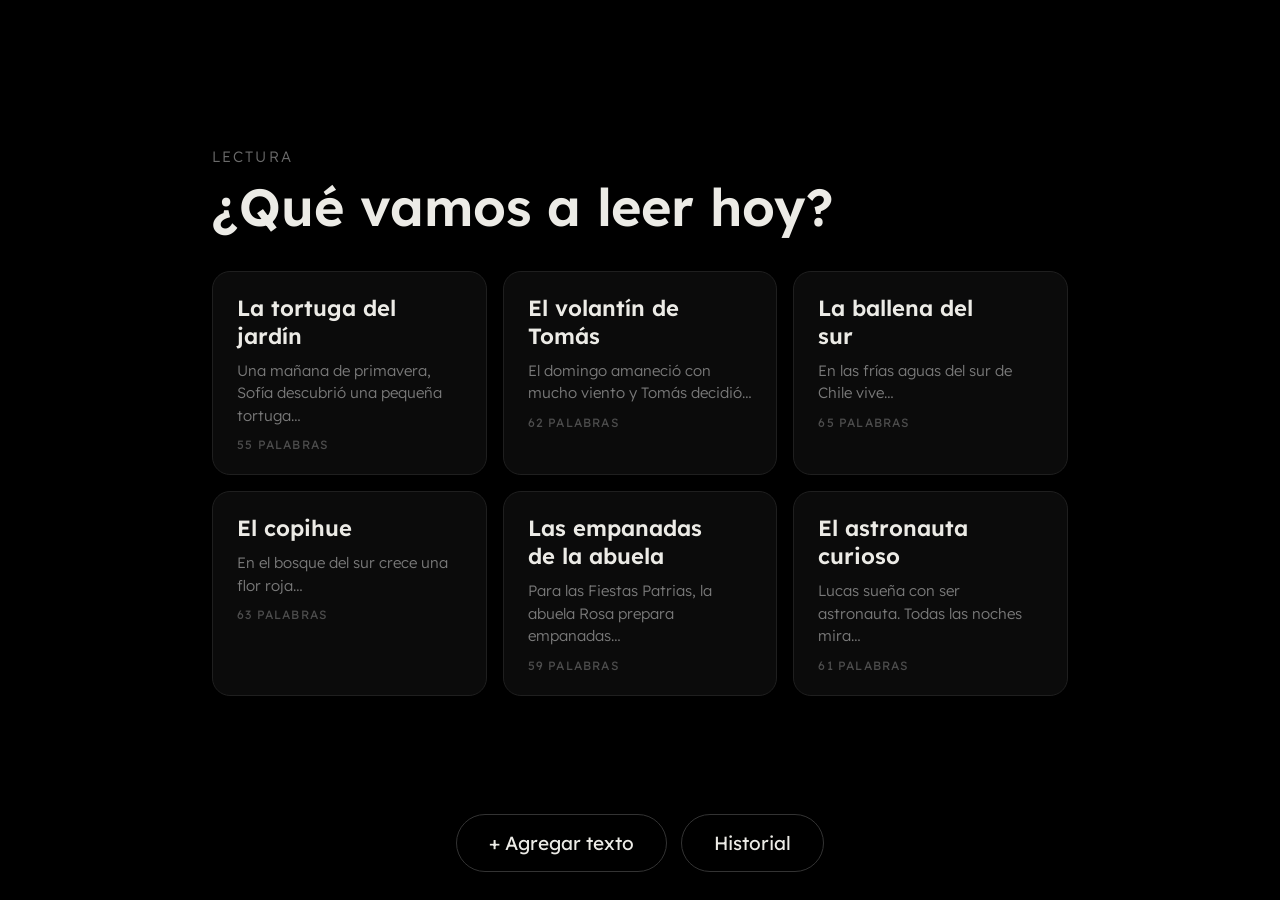
==== index.html @ de6bee3a "Cuento astronauta organizado" ====
<!doctype html>
<html lang="es">
<head>
  <meta charset="utf-8">
  <meta name="viewport" content="width=device-width, initial-scale=1, viewport-fit=cover">
  <meta name="theme-color" content="#000000">
  <title>Lectura de párrafos</title>
  <link rel="preconnect" href="https://fonts.googleapis.com">
  <link rel="preconnect" href="https://fonts.gstatic.com" crossorigin>
  <link href="https://fonts.googleapis.com/css2?family=Lexend:wght@300;400;600&display=swap" rel="stylesheet">
  <link rel="stylesheet" href="css/styles.css?v=6">
  <script>
    // Diagnóstico: si algo falla, el error se muestra en pantalla (útil en el iPad). Tocar para cerrar.
    (function () {
      function mostrar(texto) {
        var caja = document.getElementById('errores');
        if (!caja) {
          caja = document.createElement('div');
          caja.id = 'errores';
          caja.style.cssText = 'position:fixed;left:8px;right:8px;top:8px;z-index:99;padding:10px 12px;border:1px solid #e5484d;' +
            'border-radius:10px;background:#1a0505;color:#ffb4b4;font:13px/1.4 monospace;white-space:pre-wrap;max-height:40vh;overflow:auto';
          caja.onclick = function () { caja.remove(); };
          (document.body || document.documentElement).appendChild(caja);
        }
        caja.textContent += texto + '\n';
      }
      window.addEventListener('error', function (e) {
        var archivo = String(e.filename || '').split('/').pop();
        mostrar('Error: ' + e.message + (archivo ? ' (' + archivo + ':' + e.lineno + ')' : ''));
      });
      window.addEventListener('unhandledrejection', function (e) {
        mostrar('Error: ' + (e.reason && e.reason.message ? e.reason.message : e.reason));
      });
    })();
  </script>
</head>
<body>
  <nav class="pasos" aria-label="Etapas">
    <span data-paso="1" data-n="1">Mirar</span>
    <span data-paso="2" data-n="2">Practicar</span>
    <span data-paso="3" data-n="3">Frases</span>
    <span data-paso="4" data-n="4">Leer</span>
  </nav>

  <main id="vista"></main>
  <footer id="acciones"></footer>

  <div id="mic" class="mic" hidden title="Escuchando"></div>
  <div id="aviso" class="aviso" hidden></div>

  <!-- ?v= obliga al iPad a descargar la versión nueva (subir el número en cada cambio) -->
  <script src="js/analisis.js?v=6"></script>
  <script src="js/almacen.js?v=6"></script>
  <script src="js/textos.js?v=6"></script>
  <script src="js/cuento.js?v=6"></script>
  <script src="js/cuentos/astronauta.js?v=6"></script>
  <script src="js/juegos/escalera.js?v=6"></script>
  <script src="js/juegos/muro.js?v=6"></script>
  <script src="js/cuento-app.js?v=6"></script>
  <script src="js/app.js?v=6"></script>
</body>
</html>
---- css/styles.css ----
:root {
  --fondo: #000;
  --texto: #ecebe6;
  --tenue: #6b6b6b;
  --linea: #2a2a2a;
  --dificil: #ffc857;
  --bien: #6fd08c;
  --repasar: #ff9e7a;
  --actual: #1c1c1c;
}

* { box-sizing: border-box; }

html, body {
  margin: 0;
  min-height: 100%;
  background: var(--fondo);
  color: var(--texto);
  font-family: 'Lexend', system-ui, -apple-system, sans-serif;
  -webkit-text-size-adjust: 100%;
  -webkit-tap-highlight-color: transparent;
  touch-action: manipulation;
  user-select: none;
  -webkit-user-select: none;
}

body {
  display: flex;
  flex-direction: column;
  min-height: 100vh;
  min-height: 100dvh;
}

/* ---------- Etapas ---------- */
.pasos {
  display: flex;
  justify-content: center;
  gap: 28px;
  padding: calc(20px + env(safe-area-inset-top)) 16px 0;
  font-size: 13px;
  font-weight: 300;
  letter-spacing: .1em;
  text-transform: uppercase;
  color: #3a3a3a;
}
.pasos span { display: inline-flex; align-items: center; transition: color .4s; }
.pasos span::before {
  content: attr(data-n);
  display: inline-grid;
  place-items: center;
  width: 22px;
  height: 22px;
  margin-right: 8px;
  border: 1px solid currentColor;
  border-radius: 50%;
  font-size: 11px;
}
.pasos.oculto { visibility: hidden; }
.pasos .hecho { color: #666; }
.pasos .activo { color: var(--texto); }

/* ---------- Vista principal ---------- */
main {
  flex: 1;
  display: flex;
  flex-direction: column;
  justify-content: center;
  width: 100%;
  max-width: 920px;
  margin: 0 auto;
  padding: 24px 32px;
  animation: entrar .5s ease;
}
@keyframes entrar { from { opacity: 0; transform: translateY(8px); } }

.titulo {
  margin: 0 0 8px;
  font-size: 15px;
  font-weight: 300;
  letter-spacing: .14em;
  text-transform: uppercase;
  color: var(--tenue);
}
.indicacion {
  margin: 0 0 28px;
  font-size: 18px;
  font-weight: 300;
  color: #8d8d8d;
}
.indicacion b { color: var(--dificil); font-weight: 600; }

.parrafo {
  margin: 0;
  font-size: clamp(26px, 3.6vw, 40px);
  font-weight: 400;
  line-height: 1.9;
}
.p {
  padding: .05em .1em;
  border-radius: .25em;
  transition: color .3s, background-color .3s, box-shadow .3s;
}

/* Etapa 1: palabras difíciles */
.paso1 .p { cursor: pointer; }
.paso1 .p.dificil { color: var(--dificil); font-weight: 600; }

/* Etapa 3: lectura */
.lectura .p.leida { color: var(--bien); }
.lectura .p.saltada { color: var(--repasar); }
.lectura .p.actual { background: var(--actual); box-shadow: inset 0 -3px 0 var(--texto); }

/* Etapa 3: frases que crecen por bloques */
.frases { text-align: center; }
.frases .parrafo { margin-top: 36px; font-size: clamp(30px, 4.4vw, 48px); line-height: 1.7; }
.bloque { display: inline; }
.bloque.nuevo { animation: aparecer .7s ease; }
@keyframes aparecer { from { opacity: 0; filter: blur(4px); } }
.corte { margin: 0 .35em; font-weight: 300; color: #3a3a3a; }

/* ---------- Etapa 4 en cuentos animados: lectura por escenas ---------- */
.cuento { text-align: center; }
.cuento .parrafo { font-size: clamp(24px, 3.2vw, 36px); line-height: 1.7; }
.escena-cuento svg { display: block; width: 100%; height: min(46vh, 440px); margin: 4px auto 6px; }
.escena-cuento .trazo {
  fill: none;
  stroke: #d4d4d4;
  stroke-width: var(--g, 2);
  stroke-linecap: round;
  stroke-linejoin: round;
  stroke-dasharray: 1 1;
  stroke-dashoffset: 1;
  transition: stroke-dashoffset .9s ease;
}
.escena-cuento .trazo.on { stroke-dashoffset: 0; }
.escena-cuento .trazo.tenue { stroke: #6a6a6a; stroke-width: calc(var(--g, 2) * .75); }
.escena-cuento .trazo.fino { stroke: #9a9a9a; stroke-width: calc(var(--g, 2) * .75); }
.escena-cuento .cuerpo { fill: #000; }
.escena-cuento .aparece { opacity: 0; transition: opacity .8s ease; }
.escena-cuento .aparece.on { opacity: 1; }
.escena-cuento .fantasma { fill: none; stroke: #5a5a5a; stroke-width: 1.2; stroke-dasharray: 3 5; }
.escena-cuento .fantasma.on { opacity: .8; }
.escena-cuento .off { opacity: 0 !important; }
.escena-cuento .rotulo {
  fill: #8f8f8f;
  font-family: 'Lexend', sans-serif;
  font-size: 14px;
  font-weight: 300;
  letter-spacing: .14em;
  text-anchor: middle;
  text-transform: uppercase;
}
.escena-cuento .zeta { fill: #8f8f8f; font-family: 'Lexend', sans-serif; font-size: 15px; font-weight: 300; }
.escena-cuento .estrella, .escena-cuento .puntero { fill: #8a8a8a; }
.escena-cuento .sin-trans, .escena-cuento .sin-trans * { transition: none !important; }
.escena-cuento .final .flota { animation: cuento-flotar 4.5s ease-in-out infinite; animation-delay: var(--f, 0s); transform-box: fill-box; }
.escena-cuento .final .estrella { animation: cuento-titilar 3s ease-in-out infinite; animation-delay: var(--f, 0s); }
@keyframes cuento-flotar { 50% { transform: translateY(-5px); } }
@keyframes cuento-titilar { 50% { opacity: .25; } }
/* mientras suena la voz adulta: karaoke en grises */
.cuento .p.escuchando { color: #6e6e6e; }
.cuento .p.escuchando.dicha { color: #cfcfcf; }
.cuento .p.escuchando.actual { color: #fff; background: none; box-shadow: inset 0 -3px 0 #fff; }

/* ---------- Juegos del cuento: muro (Practicar) y escalera (Frases) ---------- */
.juego { text-align: center; }
.juego svg { display: block; width: 100%; }
.juego-muro svg { max-height: 32vh; margin: 8px auto 12px; }
.juego-escalera svg { height: min(36vh, 360px); margin: 4px auto 6px; }
.juego .parrafo { margin-top: 8px; font-size: clamp(24px, 3.2vw, 36px); line-height: 1.7; }
.juego .suelo { stroke: #2a2a2a; stroke-width: 2; }
.juego .pilar { stroke: #333; stroke-width: 1.5; }
.juego .bloque-svg { stroke: #9a9a9a; stroke-width: 1.5; }
.juego .fantasma rect { fill: none; stroke: #3a3a3a; stroke-width: 1.5; stroke-dasharray: 6 7; }
.juego .frente { stroke: #fff; stroke-linecap: round; }
.juego .pj polyline, .juego .pj circle, .juego .pj path, .juego .pj rect {
  fill: none; stroke: #f2f2f2; stroke-width: 2.4; stroke-linecap: round; stroke-linejoin: round;
}
.juego .pj circle, .juego .pj rect { fill: #000; }
.juego .pj .visor { stroke-width: 1.8; stroke: #bdbdbd; }
.juego .ladrillo rect { stroke: #a8a8a8; stroke-width: 1.5; }
.juego .ladrillo:not(.liso) rect { fill: #000; }
.juego .ladrillo.liso rect { stroke: #6a6a6a; }
.juego .ladrillo text { fill: #e6e6e6; font-family: 'Lexend', sans-serif; font-size: 24px; text-anchor: middle; }
.juego .grieta {
  fill: none; stroke: #d8d8d8; stroke-width: 1.6; stroke-linecap: round; stroke-linejoin: round;
  stroke-dasharray: 1 1; stroke-dashoffset: 1; transition: stroke-dashoffset .28s ease-out;
}
.juego .grieta.on { stroke-dashoffset: 0; }
.juego .golpe { fill: none; stroke: #555; stroke-width: 1.5; transition: fill .3s, stroke .3s; }
.juego .golpe.hecho { fill: #e6e6e6; stroke: #e6e6e6; }
.oracion-juego { color: #6e6e6e; }
.oracion-juego .objetivo { color: #fff; box-shadow: inset 0 -3px 0 #fff; }
/* La palabra late (sube y baja su brillo) mientras espera la lectura */
.juego-muro svg.esperando .ladrillo:not(.liso) text { animation: latido-silaba 1.1s ease-in-out infinite; }
.oracion-juego .objetivo.latiendo { animation: latido-palabra 1.1s ease-in-out infinite; }
@keyframes latido-silaba { 0%, 100% { fill: #8c8c8c; } 50% { fill: #ffffff; } }
@keyframes latido-palabra {
  0%, 100% { color: #9a9a9a; text-shadow: none; }
  50% { color: #ffffff; text-shadow: 0 0 14px rgba(255, 255, 255, .65); }
}
.presentacion .parrafo { font-size: clamp(26px, 3.6vw, 40px); }
.oracion-juego .lograda { color: #fff; font-weight: 600; animation: brillo 1.2s ease; }
@keyframes brillo { 30% { text-shadow: 0 0 18px rgba(255, 255, 255, .7); } }

/* ---------- Etapa 2: práctica ---------- */
.practica { text-align: center; }
.progreso {
  margin: 0;
  font-size: 15px;
  font-weight: 300;
  letter-spacing: .1em;
  text-transform: uppercase;
  color: var(--tenue);
}
.palabra-grande {
  margin: 36px 0 10px;
  font-size: clamp(56px, 10vw, 120px);
  font-weight: 600;
  color: var(--dificil);
  transition: color .3s, transform .3s;
}
.palabra-grande.bien { color: var(--bien); transform: scale(1.06); }
.silabas {
  font-size: clamp(24px, 3.5vw, 38px);
  font-weight: 300;
  letter-spacing: .05em;
  color: #8a8a8a;
}
.silabas i { font-style: normal; color: #3d3d3d; margin: 0 .3em; }
.mensaje {
  min-height: 1.5em;
  margin-top: 44px;
  font-size: 20px;
  font-weight: 300;
  color: var(--tenue);
}
.mensaje.bien { color: var(--bien); }
.barra {
  display: flex;
  justify-content: center;
  gap: 8px;
  margin-top: 18px;
}
.barra span { width: 8px; height: 8px; border-radius: 50%; background: #262626; transition: background .3s; }
.barra span.hecho { background: var(--bien); }
.barra span.ahora { background: var(--texto); }

/* ---------- Pantallas de transición y resultados ---------- */
.centro { text-align: center; }
.grande { margin: 0 0 16px; font-size: clamp(34px, 5vw, 52px); font-weight: 600; }
.sub { margin: 0; font-size: 20px; font-weight: 300; color: #8d8d8d; }

.cifras {
  display: flex;
  justify-content: center;
  flex-wrap: wrap;
  gap: 24px 56px;
  margin-top: 36px;
}
.cifra strong { display: block; font-size: 56px; font-weight: 600; }
.cifra span { font-size: 13px; letter-spacing: .1em; text-transform: uppercase; color: var(--tenue); }

.repasar { margin-top: 44px; }
.repasar p { margin: 0 0 12px; font-size: 15px; letter-spacing: .1em; text-transform: uppercase; color: var(--tenue); }
.chip {
  display: inline-block;
  margin: 6px;
  padding: 8px 18px;
  border: 1px solid var(--linea);
  border-radius: 999px;
  font-size: 22px;
  color: var(--repasar);
}

/* ---------- Inicio: elegir texto ---------- */
.inicio .grande { margin-bottom: 32px; }
.tarjetas {
  display: grid;
  grid-template-columns: repeat(auto-fill, minmax(260px, 1fr));
  gap: 16px;
}
.tarjeta {
  position: relative;
  display: flex;
  flex-direction: column;
  gap: 10px;
  padding: 22px 24px;
  border: 1px solid #1f1f1f;
  border-radius: 18px;
  background: #0b0b0b;
  cursor: pointer;
  transition: border-color .2s, transform .1s;
}
.tarjeta:active { transform: scale(.98); border-color: #444; }
.tarjeta strong { padding-right: 28px; font-size: 22px; font-weight: 600; }
.vista-previa { font-size: 15px; font-weight: 300; line-height: 1.5; color: #7a7a7a; }
.meta { font-size: 12px; letter-spacing: .1em; text-transform: uppercase; color: #4d4d4d; }
.borrar {
  position: absolute;
  top: 12px;
  right: 12px;
  display: grid;
  place-items: center;
  width: 36px;
  height: 36px;
  border-radius: 50%;
  font-size: 14px;
  color: #555;
}
.borrar:active { background: #1a1a1a; color: var(--repasar); }

/* ---------- Formulario ---------- */
.campo { display: block; margin-bottom: 22px; }
.campo span {
  display: block;
  margin-bottom: 8px;
  font-size: 13px;
  letter-spacing: .1em;
  text-transform: uppercase;
  color: var(--tenue);
}
input, textarea {
  width: 100%;
  padding: 14px 16px;
  border: 1px solid var(--linea);
  border-radius: 14px;
  background: #0b0b0b;
  color: var(--texto);
  font: inherit;
  font-size: 20px;
  user-select: text;
  -webkit-user-select: text;
}
textarea { min-height: 220px; line-height: 1.6; resize: vertical; }
input:focus, textarea:focus { outline: none; border-color: #555; }
.contador { margin: 0; font-size: 15px; color: var(--tenue); }
.contador.error { color: var(--repasar); }

/* ---------- Historial ---------- */
.historial .cifras { justify-content: flex-start; margin-top: 12px; }
.tabla { width: 100%; margin-top: 36px; border-collapse: collapse; font-size: 17px; }
.tabla th {
  padding: 8px 10px;
  border-bottom: 1px solid #222;
  font-size: 12px;
  font-weight: 300;
  letter-spacing: .1em;
  text-align: left;
  text-transform: uppercase;
  color: var(--tenue);
}
.tabla td { padding: 14px 10px; border-bottom: 1px solid #151515; }
.tabla .num { text-align: right; font-variant-numeric: tabular-nums; }
.nota { margin-top: 28px; font-size: 14px; font-weight: 300; color: #555; }

/* ---------- Botones ---------- */
footer {
  display: flex;
  justify-content: center;
  flex-wrap: wrap;
  gap: 14px;
  min-height: 90px;
  padding: 16px 16px calc(28px + env(safe-area-inset-bottom));
}
button {
  padding: 16px 32px;
  border: 1px solid #333;
  border-radius: 999px;
  background: transparent;
  color: var(--texto);
  font: inherit;
  font-size: 19px;
  cursor: pointer;
  transition: transform .1s, opacity .2s;
}
button.primario { background: var(--texto); border-color: var(--texto); color: #000; font-weight: 600; }
button:active { transform: scale(.97); }

/* ---------- Micrófono y avisos ---------- */
.mic {
  position: fixed;
  top: calc(24px + env(safe-area-inset-top));
  right: 24px;
  width: 12px;
  height: 12px;
  border-radius: 50%;
  background: #e5484d;
  animation: latido 1.6s infinite;
}
@keyframes latido {
  0%, 100% { box-shadow: 0 0 0 0 rgba(229, 72, 77, .5); }
  50% { box-shadow: 0 0 0 10px rgba(229, 72, 77, 0); }
}

.aviso {
  position: fixed;
  left: 16px;
  right: 16px;
  bottom: calc(120px + env(safe-area-inset-bottom));
  text-align: center;
  font-size: 17px;
  color: #aaa;
}
.aviso button { margin-top: 10px; }

@media (max-width: 600px) {
  main { padding: 16px; }
  .pasos { gap: 14px; }
  .cifras { gap: 20px 32px; }
}
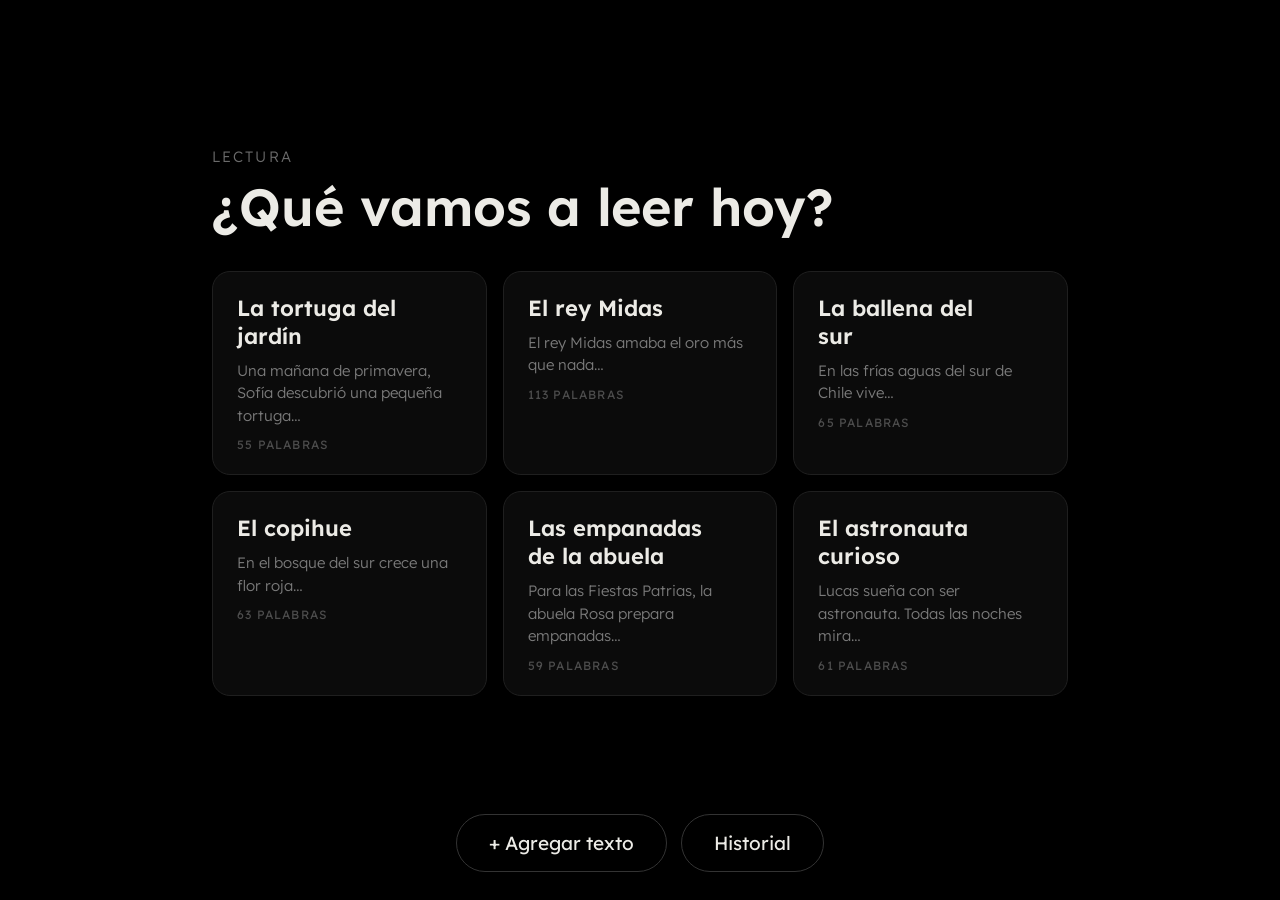
==== commit 53bee01a: "cuento midas" ====
--- a/index.html
+++ b/index.html
@@ -7,8 +7,8 @@
   <title>Lectura de párrafos</title>
   <link rel="preconnect" href="https://fonts.googleapis.com">
   <link rel="preconnect" href="https://fonts.gstatic.com" crossorigin>
-  <link href="https://fonts.googleapis.com/css2?family=Lexend:wght@300;400;600&display=swap" rel="stylesheet">
-  <link rel="stylesheet" href="css/styles.css?v=6">
+  <link href="https://fonts.googleapis.com/css2?family=Lexend:wght@300;400;600&family=Andika:wght@400;700&display=swap" rel="stylesheet">
+  <link rel="stylesheet" href="css/styles.css?v=9">
   <script>
     // Diagnóstico: si algo falla, el error se muestra en pantalla (útil en el iPad). Tocar para cerrar.
     (function () {
@@ -49,14 +49,18 @@
   <div id="aviso" class="aviso" hidden></div>
 
   <!-- ?v= obliga al iPad a descargar la versión nueva (subir el número en cada cambio) -->
-  <script src="js/analisis.js?v=6"></script>
-  <script src="js/almacen.js?v=6"></script>
-  <script src="js/textos.js?v=6"></script>
-  <script src="js/cuento.js?v=6"></script>
-  <script src="js/cuentos/astronauta.js?v=6"></script>
-  <script src="js/juegos/escalera.js?v=6"></script>
-  <script src="js/juegos/muro.js?v=6"></script>
-  <script src="js/cuento-app.js?v=6"></script>
-  <script src="js/app.js?v=6"></script>
+  <script src="js/analisis.js?v=9"></script>
+  <script src="js/almacen.js?v=9"></script>
+  <script src="js/textos.js?v=9"></script>
+  <script src="js/cuento.js?v=9"></script>
+  <script src="js/juegos/griego-base.js?v=9"></script>
+  <script src="js/cuentos/astronauta.js?v=9"></script>
+  <script src="js/cuentos/midas.js?v=9"></script>
+  <script src="js/juegos/escalera.js?v=9"></script>
+  <script src="js/juegos/muro.js?v=9"></script>
+  <script src="js/juegos/muro-griego.js?v=9"></script>
+  <script src="js/juegos/escalera-griega.js?v=9"></script>
+  <script src="js/cuento-app.js?v=9"></script>
+  <script src="js/app.js?v=9"></script>
 </body>
 </html>
--- a/css/styles.css
+++ b/css/styles.css
@@ -202,6 +202,29 @@
 .presentacion .parrafo { font-size: clamp(26px, 3.6vw, 40px); }
 .oracion-juego .lograda { color: #fff; font-weight: 600; animation: brillo 1.2s ease; }
 @keyframes brillo { 30% { text-shadow: 0 0 18px rgba(255, 255, 255, .7); } }
+
+/* ---------- Estilo griego (El rey Midas): cerámica de figuras negras sobre terracota ---------- */
+.griego svg { border-radius: 6px; box-shadow: 0 0 0 3px #1E1410, 0 0 0 4px #3a2a1f; }
+.griego.juego-muro svg { max-height: 30vh; }
+/* el marco se ajusta al dibujo (sin franjas a los lados) */
+.griego.juego-escalera svg, .escena-griega svg { width: auto; max-width: 100%; margin-left: auto; margin-right: auto; }
+.griego .crack {
+  fill: none; stroke: #1E1410; stroke-width: 3.5; stroke-linejoin: round; stroke-linecap: round;
+  transition: stroke-dashoffset .28s ease-out, opacity .4s;
+}
+/* la palabra de la banda late mientras espera la lectura */
+.griego svg.esperando .palabra-banda { animation: latido-griego 1.1s ease-in-out infinite; }
+@keyframes latido-griego { 0%, 100% { fill: #1E1410; } 50% { fill: #FFF3D6; } }
+.griego .fantasma rect { fill: none; stroke: #1E1410; stroke-width: 2; stroke-dasharray: 7 7; }
+/* escenas de jarrón: las figuras aparecen, el oro se enciende */
+.escena-griega .surge { opacity: 0; transform: translateY(8px); transition: opacity .8s ease, transform .8s ease; }
+.escena-griega .surge.on { opacity: 1; transform: none; }
+.escena-griega .dora { transition: fill 1.1s ease; }
+.escena-griega .dora.on { fill: #E8B53A; }
+.escena-griega .dora-linea { transition: stroke 1.1s ease; }
+.escena-griega .dora-linea.on { stroke: #E8B53A; }
+.escena-griega .trazo.crema { stroke: #F3DDB3; stroke-width: 2; }
+.escena-griega .final .atenua-final { opacity: .35 !important; transition: opacity 1.6s ease; }
 
 /* ---------- Etapa 2: práctica ---------- */
 .practica { text-align: center; }
@@ -376,6 +399,7 @@
 }
 button.primario { background: var(--texto); border-color: var(--texto); color: #000; font-weight: 600; }
 button:active { transform: scale(.97); }
+button:disabled { opacity: .3; cursor: default; transform: none; }
 
 /* ---------- Micrófono y avisos ---------- */
 .mic {
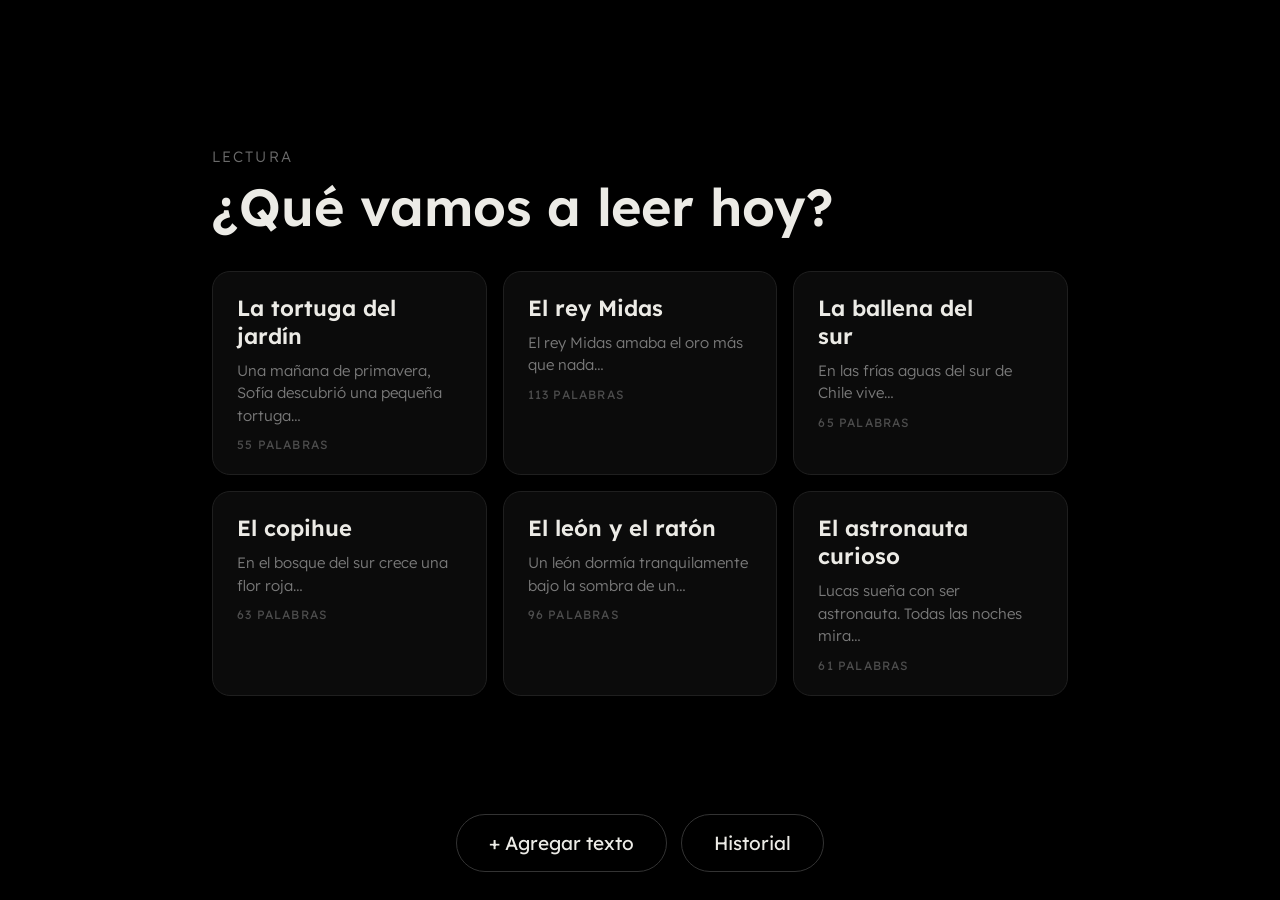
==== commit 4bc7b52b: "v12" ====
--- a/index.html
+++ b/index.html
@@ -8,7 +8,7 @@
   <link rel="preconnect" href="https://fonts.googleapis.com">
   <link rel="preconnect" href="https://fonts.gstatic.com" crossorigin>
   <link href="https://fonts.googleapis.com/css2?family=Lexend:wght@300;400;600&family=Andika:wght@400;700&display=swap" rel="stylesheet">
-  <link rel="stylesheet" href="css/styles.css?v=9">
+  <link rel="stylesheet" href="css/styles.css?v=12">
   <script>
     // Diagnóstico: si algo falla, el error se muestra en pantalla (útil en el iPad). Tocar para cerrar.
     (function () {
@@ -49,18 +49,22 @@
   <div id="aviso" class="aviso" hidden></div>
 
   <!-- ?v= obliga al iPad a descargar la versión nueva (subir el número en cada cambio) -->
-  <script src="js/analisis.js?v=9"></script>
-  <script src="js/almacen.js?v=9"></script>
-  <script src="js/textos.js?v=9"></script>
-  <script src="js/cuento.js?v=9"></script>
-  <script src="js/juegos/griego-base.js?v=9"></script>
-  <script src="js/cuentos/astronauta.js?v=9"></script>
-  <script src="js/cuentos/midas.js?v=9"></script>
-  <script src="js/juegos/escalera.js?v=9"></script>
-  <script src="js/juegos/muro.js?v=9"></script>
-  <script src="js/juegos/muro-griego.js?v=9"></script>
-  <script src="js/juegos/escalera-griega.js?v=9"></script>
-  <script src="js/cuento-app.js?v=9"></script>
-  <script src="js/app.js?v=9"></script>
+  <script src="js/analisis.js?v=12"></script>
+  <script src="js/almacen.js?v=12"></script>
+  <script src="js/textos.js?v=12"></script>
+  <script src="js/cuento.js?v=12"></script>
+  <script src="js/juegos/griego-base.js?v=12"></script>
+  <script src="js/papel.js?v=12"></script>
+  <script src="js/cuentos/astronauta.js?v=12"></script>
+  <script src="js/cuentos/midas.js?v=12"></script>
+  <script src="js/cuentos/leon-raton.js?v=12"></script>
+  <script src="js/juegos/escalera.js?v=12"></script>
+  <script src="js/juegos/muro.js?v=12"></script>
+  <script src="js/juegos/muro-griego.js?v=12"></script>
+  <script src="js/juegos/escalera-griega.js?v=12"></script>
+  <script src="js/juegos/muro-cuerda.js?v=12"></script>
+  <script src="js/juegos/escalera-piedras.js?v=12"></script>
+  <script src="js/cuento-app.js?v=12"></script>
+  <script src="js/app.js?v=12"></script>
 </body>
 </html>
--- a/css/styles.css
+++ b/css/styles.css
@@ -217,6 +217,13 @@
 @keyframes latido-griego { 0%, 100% { fill: #1E1410; } 50% { fill: #FFF3D6; } }
 .griego .fantasma rect { fill: none; stroke: #1E1410; stroke-width: 2; stroke-dasharray: 7 7; }
 /* escenas de jarrón: las figuras aparecen, el oro se enciende */
+/* stop motion de papel: el diorama con esquinas suaves, como una caja de cartón iluminada */
+.papel.juego svg { width: auto; max-width: 100%; margin-left: auto; margin-right: auto; border-radius: 14px; background: #CFE4EA; }
+.papel.juego-muro svg { max-height: 30vh; }
+/* las sílabas de la cuerda laten mientras el ratón espera */
+.papel svg.esperando .silaba-papel { animation: latido-papel 1.1s ease-in-out infinite; }
+@keyframes latido-papel { 0%, 100% { fill: #3a2410; } 50% { fill: #D9534F; } }
+.escena-papel svg { width: auto; max-width: 100%; margin-left: auto; margin-right: auto; border-radius: 14px; background: #CFE4EA; }
 .escena-griega .surge { opacity: 0; transform: translateY(8px); transition: opacity .8s ease, transform .8s ease; }
 .escena-griega .surge.on { opacity: 1; transform: none; }
 .escena-griega .dora { transition: fill 1.1s ease; }
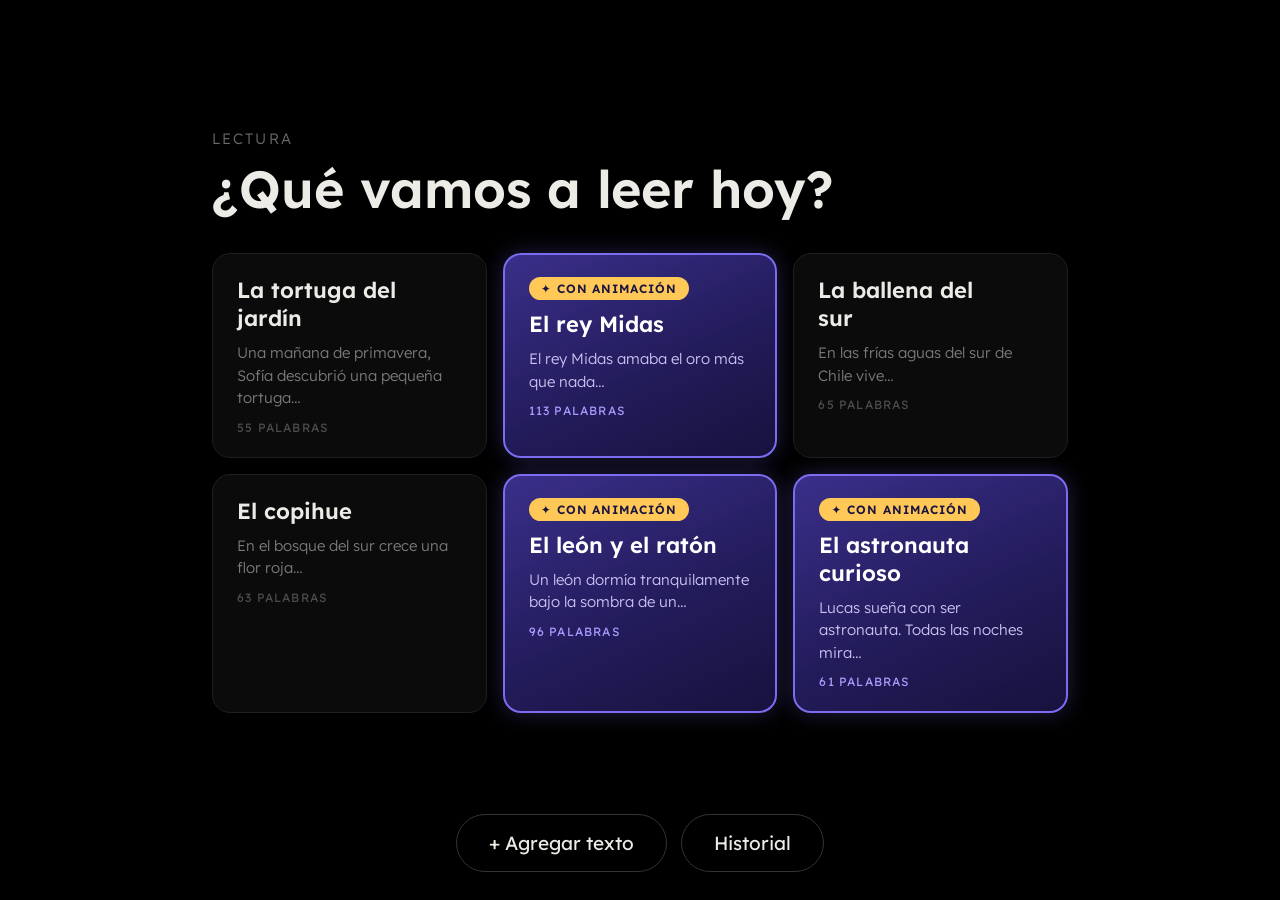
==== commit 087a6823: "v16" ====
--- a/index.html
+++ b/index.html
@@ -8,7 +8,7 @@
   <link rel="preconnect" href="https://fonts.googleapis.com">
   <link rel="preconnect" href="https://fonts.gstatic.com" crossorigin>
   <link href="https://fonts.googleapis.com/css2?family=Lexend:wght@300;400;600&family=Andika:wght@400;700&display=swap" rel="stylesheet">
-  <link rel="stylesheet" href="css/styles.css?v=12">
+  <link rel="stylesheet" href="css/styles.css?v=16">
   <script>
     // Diagnóstico: si algo falla, el error se muestra en pantalla (útil en el iPad). Tocar para cerrar.
     (function () {
@@ -49,22 +49,22 @@
   <div id="aviso" class="aviso" hidden></div>
 
   <!-- ?v= obliga al iPad a descargar la versión nueva (subir el número en cada cambio) -->
-  <script src="js/analisis.js?v=12"></script>
-  <script src="js/almacen.js?v=12"></script>
-  <script src="js/textos.js?v=12"></script>
-  <script src="js/cuento.js?v=12"></script>
-  <script src="js/juegos/griego-base.js?v=12"></script>
-  <script src="js/papel.js?v=12"></script>
-  <script src="js/cuentos/astronauta.js?v=12"></script>
-  <script src="js/cuentos/midas.js?v=12"></script>
-  <script src="js/cuentos/leon-raton.js?v=12"></script>
-  <script src="js/juegos/escalera.js?v=12"></script>
-  <script src="js/juegos/muro.js?v=12"></script>
-  <script src="js/juegos/muro-griego.js?v=12"></script>
-  <script src="js/juegos/escalera-griega.js?v=12"></script>
-  <script src="js/juegos/muro-cuerda.js?v=12"></script>
-  <script src="js/juegos/escalera-piedras.js?v=12"></script>
-  <script src="js/cuento-app.js?v=12"></script>
-  <script src="js/app.js?v=12"></script>
+  <script src="js/analisis.js?v=16"></script>
+  <script src="js/almacen.js?v=16"></script>
+  <script src="js/textos.js?v=16"></script>
+  <script src="js/cuento.js?v=16"></script>
+  <script src="js/juegos/griego-base.js?v=16"></script>
+  <script src="js/papel.js?v=16"></script>
+  <script src="js/cuentos/astronauta.js?v=16"></script>
+  <script src="js/cuentos/midas.js?v=16"></script>
+  <script src="js/cuentos/leon-raton.js?v=16"></script>
+  <script src="js/juegos/escalera.js?v=16"></script>
+  <script src="js/juegos/muro.js?v=16"></script>
+  <script src="js/juegos/muro-griego.js?v=16"></script>
+  <script src="js/juegos/escalera-griega.js?v=16"></script>
+  <script src="js/juegos/muro-cuerda.js?v=16"></script>
+  <script src="js/juegos/escalera-piedras.js?v=16"></script>
+  <script src="js/cuento-app.js?v=16"></script>
+  <script src="js/app.js?v=16"></script>
 </body>
 </html>
--- a/css/styles.css
+++ b/css/styles.css
@@ -323,6 +323,27 @@
   transition: border-color .2s, transform .1s;
 }
 .tarjeta:active { transform: scale(.98); border-color: #444; }
+/* cuentos con animación: tarjeta en tono violeta, para distinguirlos de las lecturas simples */
+.tarjeta.animada {
+  border: 2px solid #7b6cf0;
+  background: linear-gradient(155deg, #3a2f8a, #231c5c 55%, #17123d);
+  box-shadow: 0 0 22px rgba(123, 108, 240, .28);
+}
+.tarjeta.animada:active { border-color: #a99cff; }
+.tarjeta.animada strong { color: #fff; }
+.tarjeta.animada .vista-previa { color: #c9c2f2; }
+.tarjeta.animada .meta { color: #a99cff; }
+.sello-animado {
+  align-self: flex-start;
+  padding: 4px 12px;
+  border-radius: 999px;
+  background: #ffc857;
+  color: #1a1440;
+  font-weight: 600;
+  font-size: 12px;
+  letter-spacing: .08em;
+  text-transform: uppercase;
+}
 .tarjeta strong { padding-right: 28px; font-size: 22px; font-weight: 600; }
 .vista-previa { font-size: 15px; font-weight: 300; line-height: 1.5; color: #7a7a7a; }
 .meta { font-size: 12px; letter-spacing: .1em; text-transform: uppercase; color: #4d4d4d; }
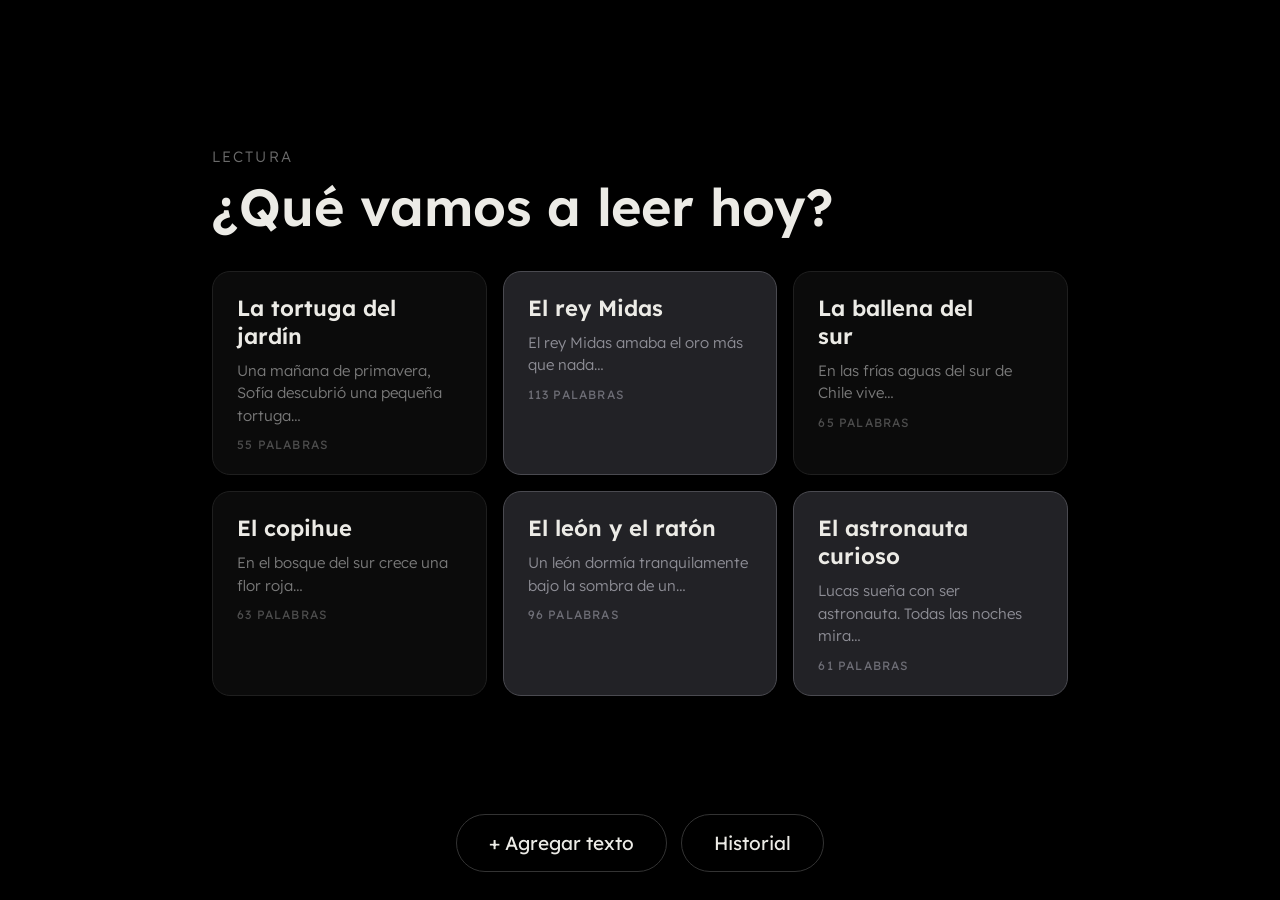
==== commit 0a7aff48: "v17" ====
--- a/index.html
+++ b/index.html
@@ -8,7 +8,7 @@
   <link rel="preconnect" href="https://fonts.googleapis.com">
   <link rel="preconnect" href="https://fonts.gstatic.com" crossorigin>
   <link href="https://fonts.googleapis.com/css2?family=Lexend:wght@300;400;600&family=Andika:wght@400;700&display=swap" rel="stylesheet">
-  <link rel="stylesheet" href="css/styles.css?v=16">
+  <link rel="stylesheet" href="css/styles.css?v=17">
   <script>
     // Diagnóstico: si algo falla, el error se muestra en pantalla (útil en el iPad). Tocar para cerrar.
     (function () {
@@ -49,22 +49,22 @@
   <div id="aviso" class="aviso" hidden></div>
 
   <!-- ?v= obliga al iPad a descargar la versión nueva (subir el número en cada cambio) -->
-  <script src="js/analisis.js?v=16"></script>
-  <script src="js/almacen.js?v=16"></script>
-  <script src="js/textos.js?v=16"></script>
-  <script src="js/cuento.js?v=16"></script>
-  <script src="js/juegos/griego-base.js?v=16"></script>
-  <script src="js/papel.js?v=16"></script>
-  <script src="js/cuentos/astronauta.js?v=16"></script>
-  <script src="js/cuentos/midas.js?v=16"></script>
-  <script src="js/cuentos/leon-raton.js?v=16"></script>
-  <script src="js/juegos/escalera.js?v=16"></script>
-  <script src="js/juegos/muro.js?v=16"></script>
-  <script src="js/juegos/muro-griego.js?v=16"></script>
-  <script src="js/juegos/escalera-griega.js?v=16"></script>
-  <script src="js/juegos/muro-cuerda.js?v=16"></script>
-  <script src="js/juegos/escalera-piedras.js?v=16"></script>
-  <script src="js/cuento-app.js?v=16"></script>
-  <script src="js/app.js?v=16"></script>
+  <script src="js/analisis.js?v=17"></script>
+  <script src="js/almacen.js?v=17"></script>
+  <script src="js/textos.js?v=17"></script>
+  <script src="js/cuento.js?v=17"></script>
+  <script src="js/juegos/griego-base.js?v=17"></script>
+  <script src="js/papel.js?v=17"></script>
+  <script src="js/cuentos/astronauta.js?v=17"></script>
+  <script src="js/cuentos/midas.js?v=17"></script>
+  <script src="js/cuentos/leon-raton.js?v=17"></script>
+  <script src="js/juegos/escalera.js?v=17"></script>
+  <script src="js/juegos/muro.js?v=17"></script>
+  <script src="js/juegos/muro-griego.js?v=17"></script>
+  <script src="js/juegos/escalera-griega.js?v=17"></script>
+  <script src="js/juegos/muro-cuerda.js?v=17"></script>
+  <script src="js/juegos/escalera-piedras.js?v=17"></script>
+  <script src="js/cuento-app.js?v=17"></script>
+  <script src="js/app.js?v=17"></script>
 </body>
 </html>
--- a/css/styles.css
+++ b/css/styles.css
@@ -324,26 +324,10 @@
 }
 .tarjeta:active { transform: scale(.98); border-color: #444; }
 /* cuentos con animación: tarjeta en tono violeta, para distinguirlos de las lecturas simples */
-.tarjeta.animada {
-  border: 2px solid #7b6cf0;
-  background: linear-gradient(155deg, #3a2f8a, #231c5c 55%, #17123d);
-  box-shadow: 0 0 22px rgba(123, 108, 240, .28);
-}
-.tarjeta.animada:active { border-color: #a99cff; }
-.tarjeta.animada strong { color: #fff; }
-.tarjeta.animada .vista-previa { color: #c9c2f2; }
-.tarjeta.animada .meta { color: #a99cff; }
-.sello-animado {
-  align-self: flex-start;
-  padding: 4px 12px;
-  border-radius: 999px;
-  background: #ffc857;
-  color: #1a1440;
-  font-weight: 600;
-  font-size: 12px;
-  letter-spacing: .08em;
-  text-transform: uppercase;
-}
+.tarjeta.animada { border-color: #4a4a50; background: #222226; }
+.tarjeta.animada:active { border-color: #6a6a72; }
+.tarjeta.animada .vista-previa { color: #8e8e96; }
+.tarjeta.animada .meta { color: #6e6e76; }
 .tarjeta strong { padding-right: 28px; font-size: 22px; font-weight: 600; }
 .vista-previa { font-size: 15px; font-weight: 300; line-height: 1.5; color: #7a7a7a; }
 .meta { font-size: 12px; letter-spacing: .1em; text-transform: uppercase; color: #4d4d4d; }
